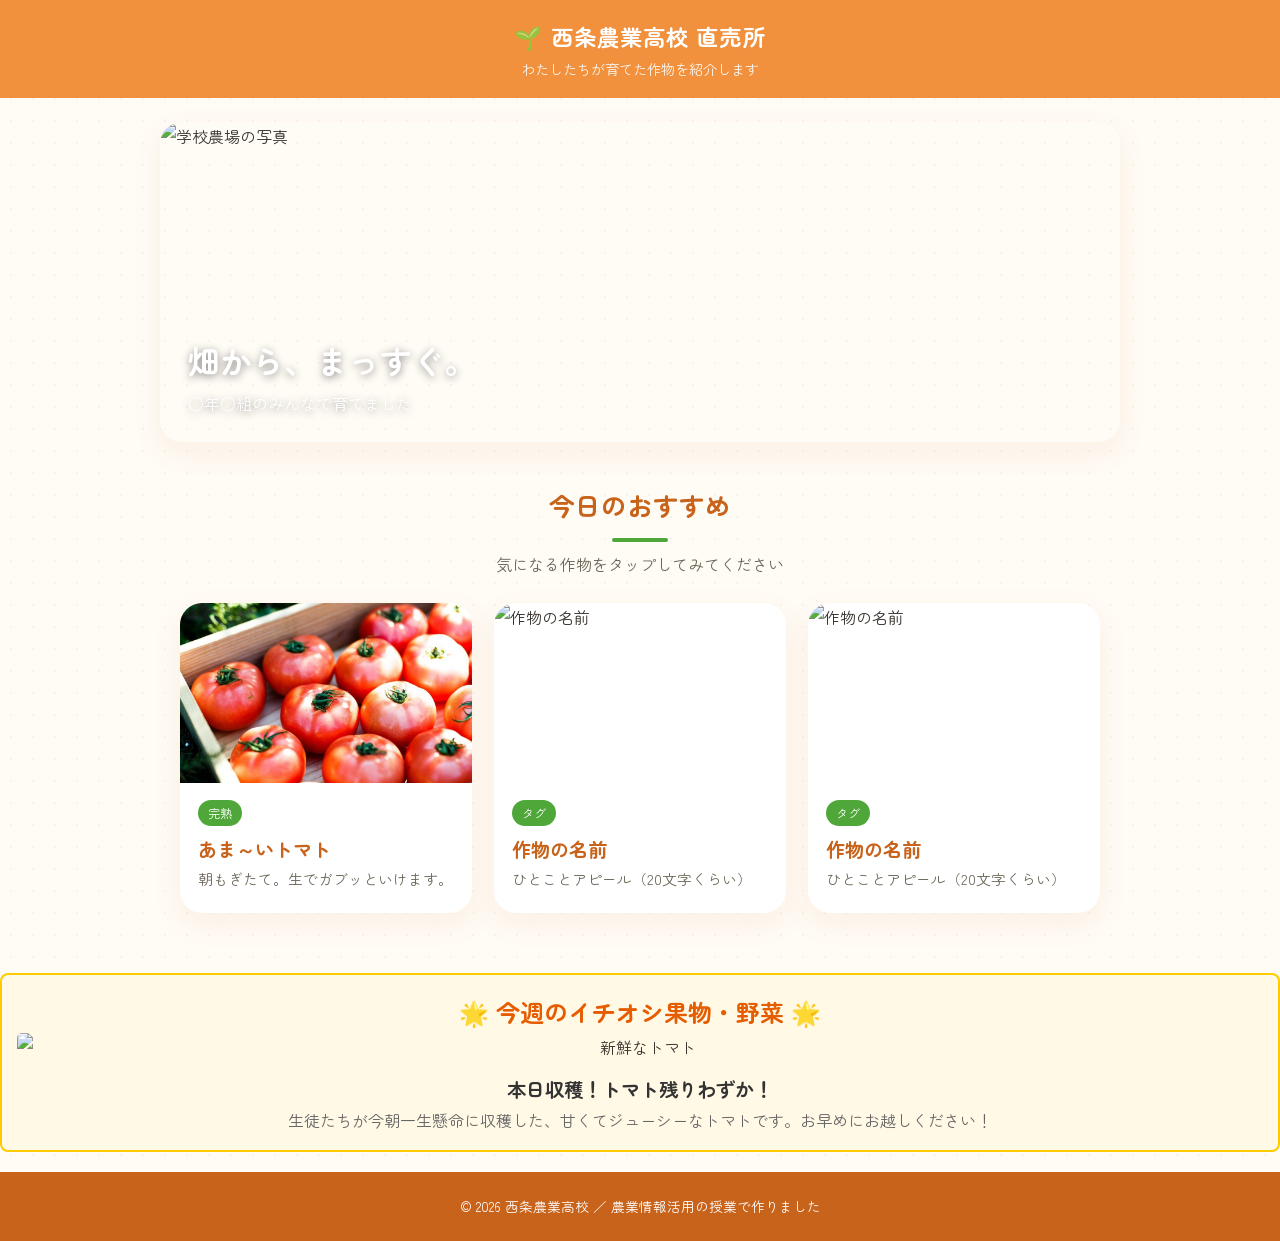
==== index.html @ 5990e413 "Update tomato image source in index.html" ====
<!DOCTYPE html>
<!-- =========================================================
     index.html  ―― サイトの入口（トップページ）
     👤 担当：構成リーダー（　　　　　　　　）さん

     このページは「お店の入口」です。
     ・上に大きな写真（ヒーロー）
     ・下に作物カードを並べる
     カードをクリックすると、各作物のページに移動します。
     新しい作物を追加するときは、下の <a class="card"> ... </a> を
     1つコピーして、リンク先・写真・名前を変えればOK。
     ========================================================= -->
<html lang="ja">
<head>
  <meta charset="UTF-8">
  <meta name="viewport" content="width=device-width, initial-scale=1.0">

  <!-- ✏️ ブラウザのタブに出る名前。学校・農場の名前に変えよう -->
  <title>西条農業高校 直売所サイト</title>

  <!-- 見た目を読み込む（さわらなくてOK） -->
  <link rel="stylesheet" href="style.css">
  <!-- フォント（さわらなくてOK） -->
  <link rel="preconnect" href="https://fonts.googleapis.com">
  <link rel="preconnect" href="https://fonts.gstatic.com" crossorigin>
  <link href="https://fonts.googleapis.com/css2?family=Zen+Maru+Gothic:wght@400;500;700&display=swap" rel="stylesheet">
</head>

<body>

  <!-- ▼ 上の帯（全ページ共通）✏️ 農場名を変えよう -->
  <header class="site-header">
    <div class="farm-name">🌱 西条農業高校 直売所</div>
    <div class="farm-sub">わたしたちが育てた作物を紹介します</div>
  </header>

  <!-- ▼ ヒーロー（一番上の大きな写真）✏️ images/hero.jpg を自分たちの写真に -->
  <section class="hero">
    <img src="images/hero.jpg" alt="学校農場の写真">
    <div class="hero-text">
      <h1>畑から、まっすぐ。</h1>
      <p>○年○組のみんなで育てました</p>
    </div>
  </section>

  <!-- ▼ ここから作物の一覧 -->
  <main class="container">
    <h2 class="section-title">今日のおすすめ</h2>
    <p class="lead">気になる作物をタップしてみてください</p>

    <div class="card-grid">

      <!-- ===== カード1：トマト（見本ページにリンク）===== -->
      <a class="card" href="tomato.html">
        <img src="images/野菜の授業.jpg" alt="トマト">
        <div class="card-body">
          <span class="tag">完熟</span>
          <h3>あま～いトマト</h3>
          <p>朝もぎたて。生でガブッといけます。</p>
        </div>
      </a>

      <!-- ===== カード2：あなたの作物（コピーして増やせる）===== -->
      <!-- ✏️ href を作ったページ名に、img を写真に、文章を自分の言葉に -->
      <a class="card" href="template-product.html">
        <img src="images/photo.jpg" alt="作物の名前">
        <div class="card-body">
          <span class="tag">タグ</span>
          <h3>作物の名前</h3>
          <p>ひとことアピール（20文字くらい）</p>
        </div>
      </a>

      <!-- ===== カード3：コピー用の見本（増やすときはこれを複製）===== -->
      <a class="card" href="template-product.html">
        <img src="images/photo.jpg" alt="作物の名前">
        <div class="card-body">
          <span class="tag">タグ</span>
          <h3>作物の名前</h3>
          <p>ひとことアピール（20文字くらい）</p>
        </div>
      </a>

    </div>
  </main>
<div style="background-color: #fff9e6; border: 2px solid #ffcc00; padding: 15px; border-radius: 8px; margin: 20px 0; text-align: center;">
    <h2 style="color: #e65c00; margin-top: 0;">🌟 今週のイチオシ果物・野菜 🌟</h2>
    
    <img src="tomato.jpg" alt="新鮮なトマト" style="max-width: 100%; height: auto; border-radius: 5px; max-height: 300px;">
    
    <p style="font-size: 1.2rem; font-weight: bold; color: #333; margin-top: 10px;">
        本日収穫！トマト残りわずか！
    </p>
    <p style="color: #666;">
        生徒たちが今朝一生懸命に収穫した、甘くてジューシーなトマトです。お早めにお越しください！
    </p>
</div>
  <!-- ▼ 下の帯（全ページ共通）✏️ 学校名・年などを入れよう -->
  <footer class="site-footer">
    © 2026 西条農業高校 ／ 農業情報活用の授業で作りました
  </footer>

</body>
</html>
---- style.css ----
/* =========================================================
   style.css  ―― サイト全体の見た目を決めるファイル
   👤 担当：デザイン担当（　　　　　　　　）さん

   このファイルを編集すると、サイト全体の色や形が変わります。
   まずは下の「テーマカラー」の色コードを変えてみよう。
   色コードは #RRGGBB の形。https://www.color-sample.com/ などで探せます。
   ========================================================= */

/* ▼ テーマカラー（ここを変えると全ページの色が一気に変わる）✏️ */
:root {
  --color-bg:        #fffbf5;  /* 背景（ほんのり温かみのある白） */
  --color-green:     #f2913d;  /* メインカラー（フレッシュなオレンジ） */
  --color-green-dark:#c8631c;  /* 濃い色（オレンジブラウン） */
  --color-accent:    #4fa73a;  /* アクセント（みずみずしい緑） */
  --color-ink:       #3a3530;  /* 文字の色（ローストブラウン） */
  --color-card:      #ffffff;  /* カードの背景（白） */
  --radius:          22px;     /* 💡ポップに見せるために角の丸みをアップ！ */
  --shadow:          0 10px 30px rgba(200, 99, 28, 0.08); /* 影 */
}

/* ▼ フォント（Google Fonts の Zen Maru Gothic を使用） */
* {
  margin: 0;
  padding: 0;
  box-sizing: border-box;
}

body {
  font-family: "Zen Maru Gothic", sans-serif;
  background-color: var(--color-bg);
  color: var(--color-ink);
  line-height: 1.8;
  /* 背景にうっすら模様（消してもOK） */
  background-image: radial-gradient(rgba(92,138,58,0.06) 1px, transparent 1px);
  background-size: 22px 22px;
}

img {
  max-width: 100%;
  display: block;
}

a {
  color: var(--color-green-dark);
}

/* =========================================================
   ヘッダー（全ページ共通の上の帯）
   ========================================================= */
.site-header {
  background-color: var(--color-green);
  color: #fff;
  padding: 16px 24px;
  text-align: center;
}

.site-header .farm-name {
  font-size: 1.4rem;
  font-weight: 700;
  letter-spacing: 0.05em;
}

.site-header .farm-sub {
  font-size: 0.9rem;
  opacity: 0.9;
}

/* 中身を中央にそろえる共通の箱 */
.container {
  max-width: 960px;
  margin: 0 auto;
  padding: 0 20px;
}

/* =========================================================
   トップページの「ヒーロー」（一番上の大きな写真）
   ========================================================= */
.hero {
  position: relative;
  margin: 24px auto;
  max-width: 960px;
  border-radius: var(--radius);
  overflow: hidden;
  box-shadow: var(--shadow);
}

.hero img {
  width: 100%;
  height: 320px;
  object-fit: cover;
}

.hero .hero-text {
  position: absolute;
  left: 28px;
  bottom: 24px;
  color: #fff;
  text-shadow: 0 2px 8px rgba(0, 0, 0, 0.45);
}

.hero .hero-text h1 {
  font-size: 2rem;
}

/* =========================================================
   セクションの見出し
   ========================================================= */
.section-title {
  text-align: center;
  color: var(--color-green-dark);
  font-size: 1.6rem;
  margin: 40px 0 8px;
}

.section-title::after {
  content: "";
  display: block;
  width: 56px;
  height: 4px;
  background: var(--color-accent);
  border-radius: 2px;
  margin: 10px auto 0;
}

.lead {
  text-align: center;
  color: #6b6657;
  margin-bottom: 24px;
}

/* =========================================================
   トップページの商品カード（クリックで各ページへ）
   ========================================================= */
.card-grid {
  display: grid;
  grid-template-columns: repeat(auto-fill, minmax(240px, 1fr));
  gap: 22px;
  margin: 20px 0 60px;
}

.card {
  background: var(--color-card);
  border-radius: var(--radius);
  overflow: hidden;
  box-shadow: var(--shadow);
  text-decoration: none;
  color: var(--color-ink);
  transition: transform 0.2s ease, box-shadow 0.2s ease;
  display: block;
}

.card:hover {
  transform: translateY(-6px);            /* マウスを乗せると少し浮く */
  box-shadow: 0 16px 36px rgba(63, 97, 40, 0.2);
}

.card img {
  width: 100%;
  height: 180px;
  object-fit: cover;
}

.card .card-body {
  padding: 14px 18px 20px;
}

.card .card-body h3 {
  color: var(--color-green-dark);
  font-size: 1.2rem;
}

.card .card-body p {
  font-size: 0.92rem;
  color: #6b6657;
}

.card .tag {
  display: inline-block;
  background: var(--color-accent);
  color: #fff;
  font-size: 0.75rem;
  padding: 2px 10px;
  border-radius: 999px;
  margin-bottom: 6px;
}

/* =========================================================
   商品ページ（tomato.html など 1作物のページ）
   ========================================================= */
.product {
  background: var(--color-card);
  max-width: 760px;
  margin: 30px auto 50px;
  border-radius: var(--radius);
  overflow: hidden;
  box-shadow: var(--shadow);
}

.product .product-photo {
  width: 100%;
  height: 360px;
  object-fit: cover;
}

.product .product-body {
  padding: 28px 30px 36px;
}

.product .catch {
  color: var(--color-accent);
  font-weight: 700;
  font-size: 1.1rem;
}

.product h1 {
  color: var(--color-green-dark);
  font-size: 2rem;
  margin: 4px 0 18px;
}

/* 「だれに / おすすめの食べ方」などの小見出し */
.product h2 {
  color: var(--color-green);
  font-size: 1.2rem;
  border-left: 6px solid var(--color-accent);
  padding-left: 12px;
  margin: 26px 0 8px;
}

.back-link {
  display: inline-block;
  margin: 0 0 30px 20px;
  color: var(--color-green-dark);
  text-decoration: none;
  font-weight: 500;
}

.back-link:hover {
  text-decoration: underline;
}

/* =========================================================
   フッター（全ページ共通の下の帯）
   ========================================================= */
.site-footer {
  background: var(--color-green-dark);
  color: #fff;
  text-align: center;
  padding: 22px;
  font-size: 0.85rem;
}

/* スマホ向けの調整 */
@media (max-width: 600px) {
  .hero img { height: 220px; }
  .hero .hero-text h1 { font-size: 1.4rem; }
  .product .product-photo { height: 240px; }
}
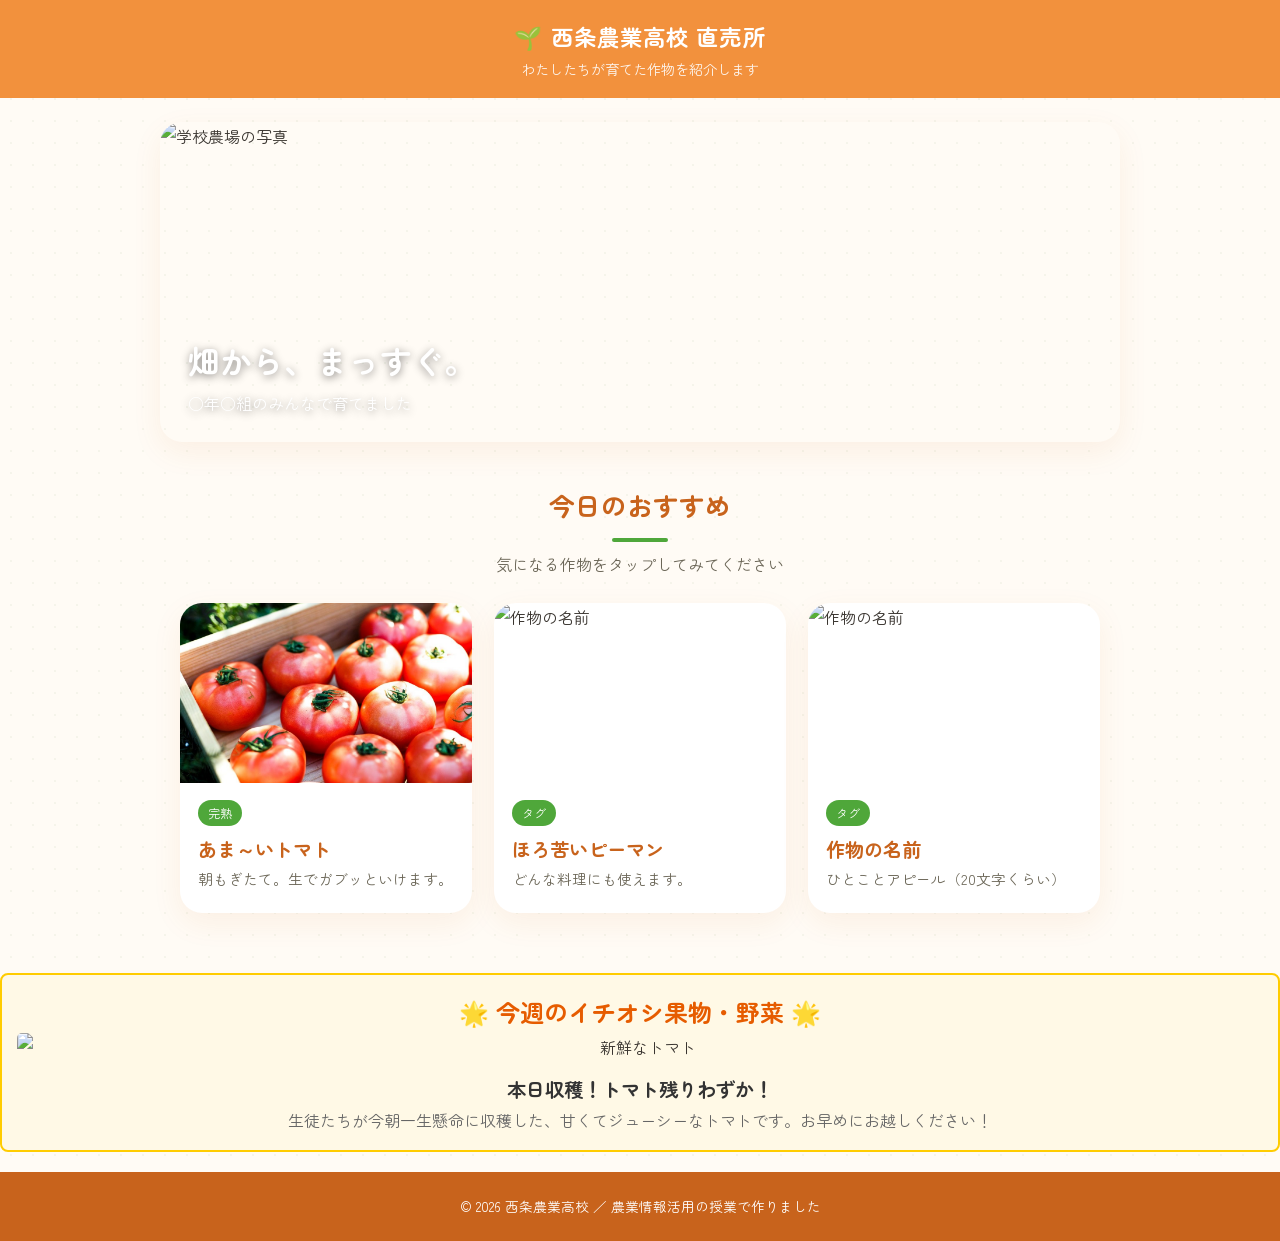
==== commit f4b047fb: "Update index.html" ====
--- a/index.html
+++ b/index.html
@@ -66,8 +66,8 @@
         <img src="images/photo.jpg" alt="作物の名前">
         <div class="card-body">
           <span class="tag">タグ</span>
-          <h3>作物の名前</h3>
-          <p>ひとことアピール（20文字くらい）</p>
+          <h3>ほろ苦いピーマン</h3>
+          <p>どんな料理にも使えます。</p>
         </div>
       </a>
 
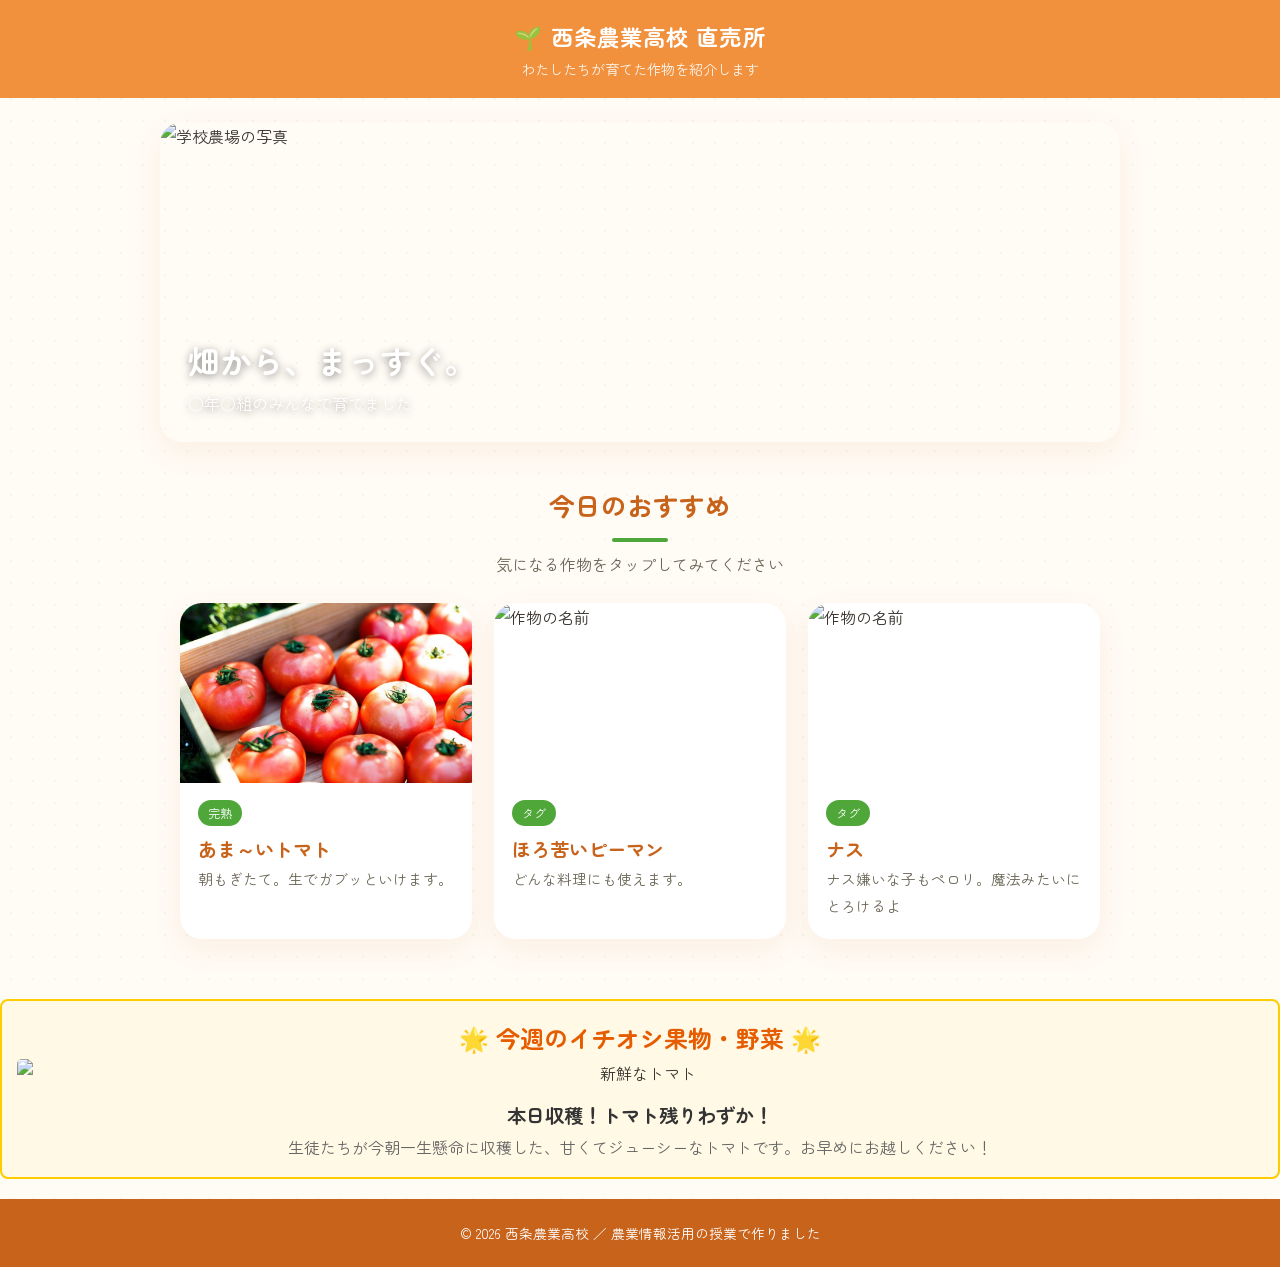
==== commit 6223cfa2: "Update index.html" ====
--- a/index.html
+++ b/index.html
@@ -76,8 +76,8 @@
         <img src="images/photo.jpg" alt="作物の名前">
         <div class="card-body">
           <span class="tag">タグ</span>
-          <h3>作物の名前</h3>
-          <p>ひとことアピール（20文字くらい）</p>
+          <h3>ナス</h3>
+          <p>ナス嫌いな子もペロリ。魔法みたいにとろけるよ</p>
         </div>
       </a>
 
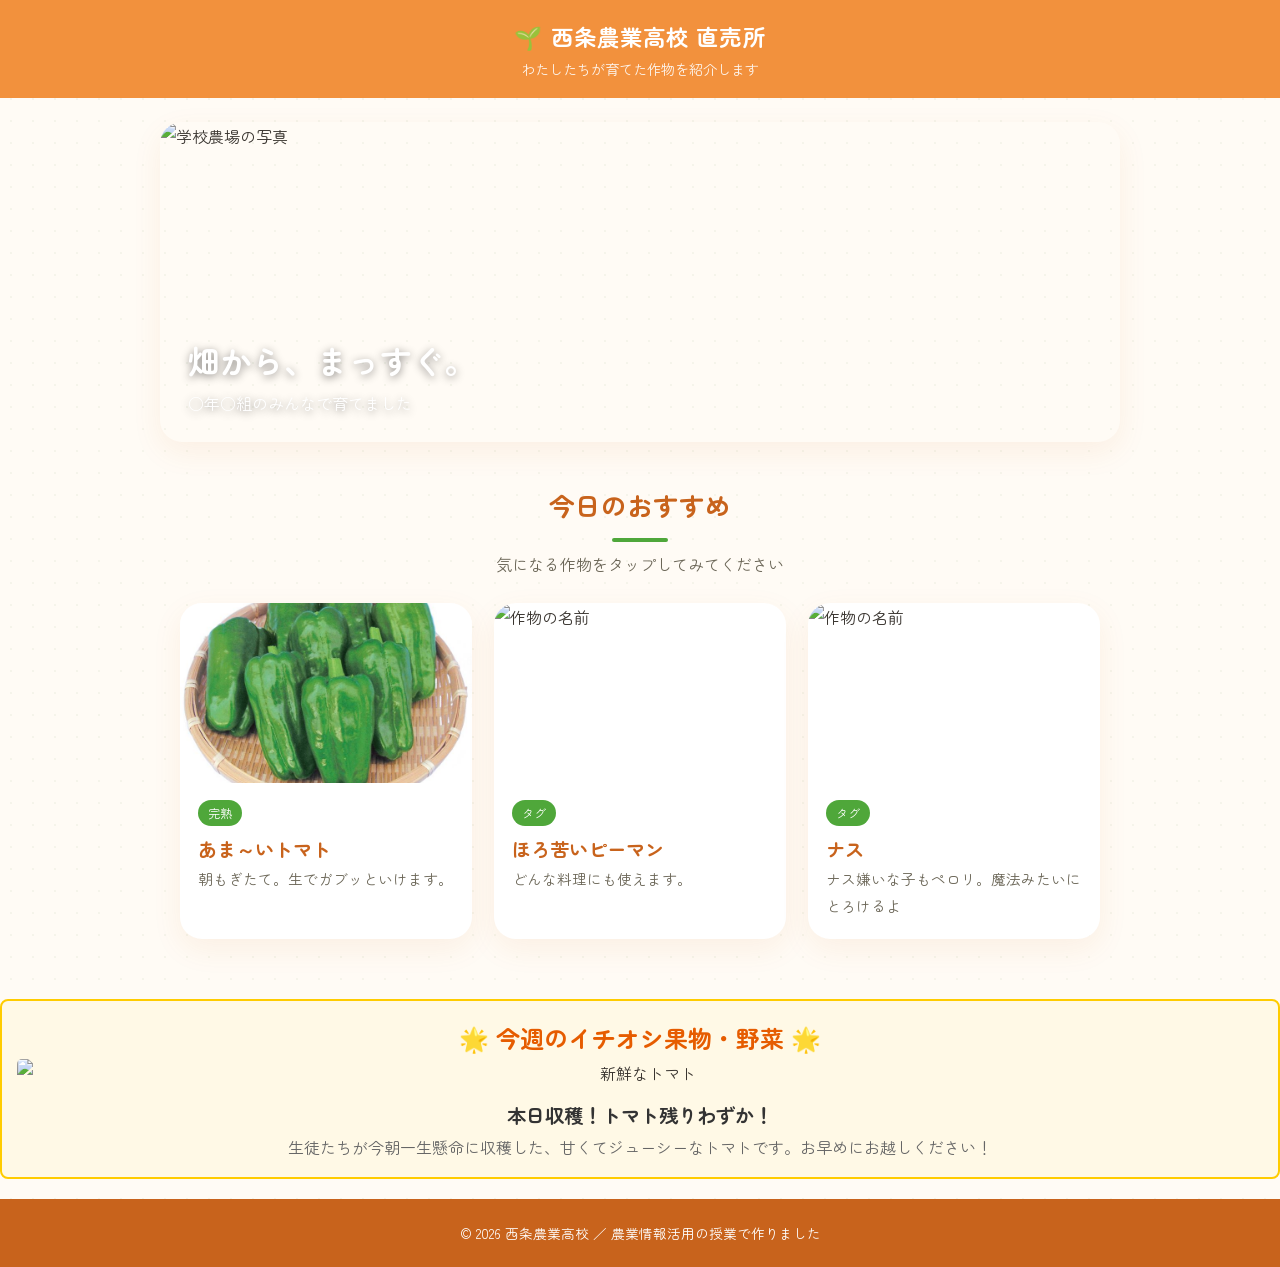
==== commit 09dac9fe: "Update index.html" ====
--- a/index.html
+++ b/index.html
@@ -63,7 +63,7 @@
       <!-- ===== カード2：あなたの作物（コピーして増やせる）===== -->
       <!-- ✏️ href を作ったページ名に、img を写真に、文章を自分の言葉に -->
       <a class="card" href="template-product.html">
-        <img src="images/photo.jpg" alt="作物の名前">
+        <img src="images/ピーマン.jpg" alt="作物の名前">
         <div class="card-body">
           <span class="tag">タグ</span>
           <h3>ほろ苦いピーマン</h3>
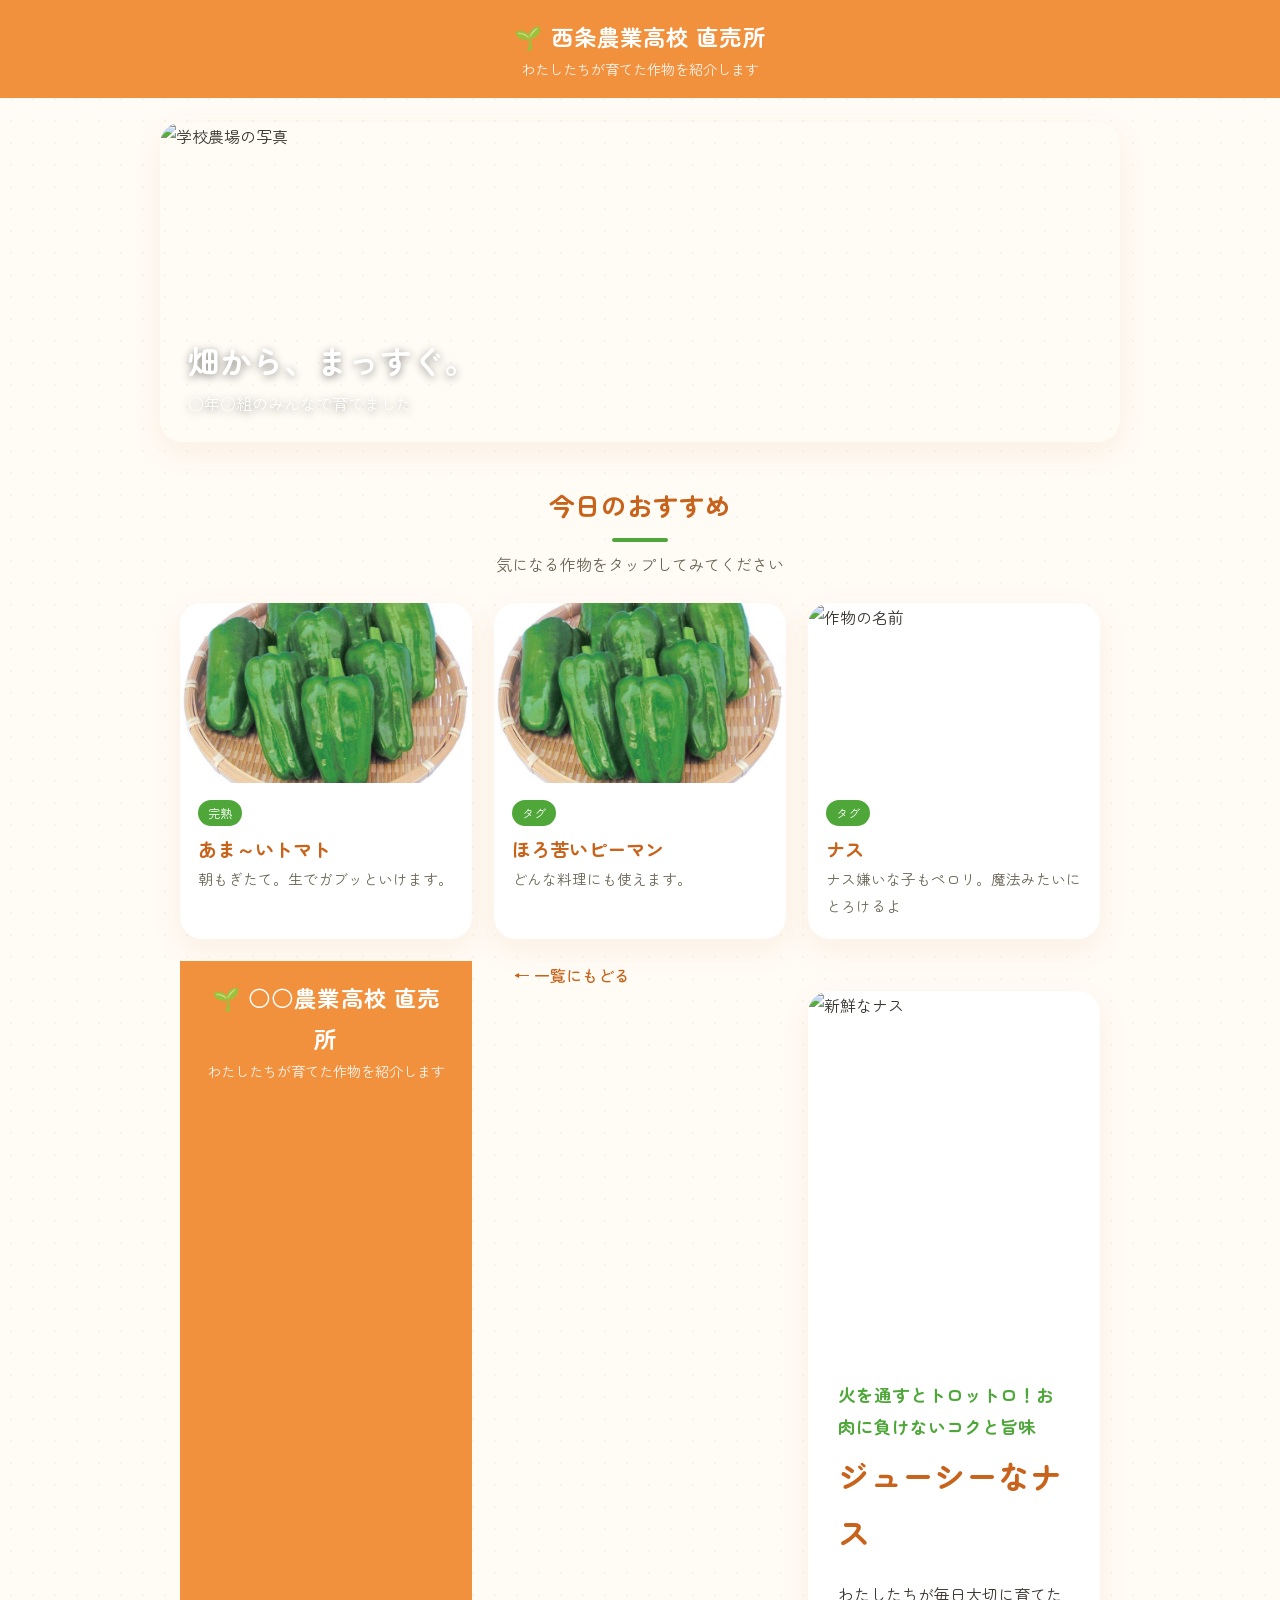
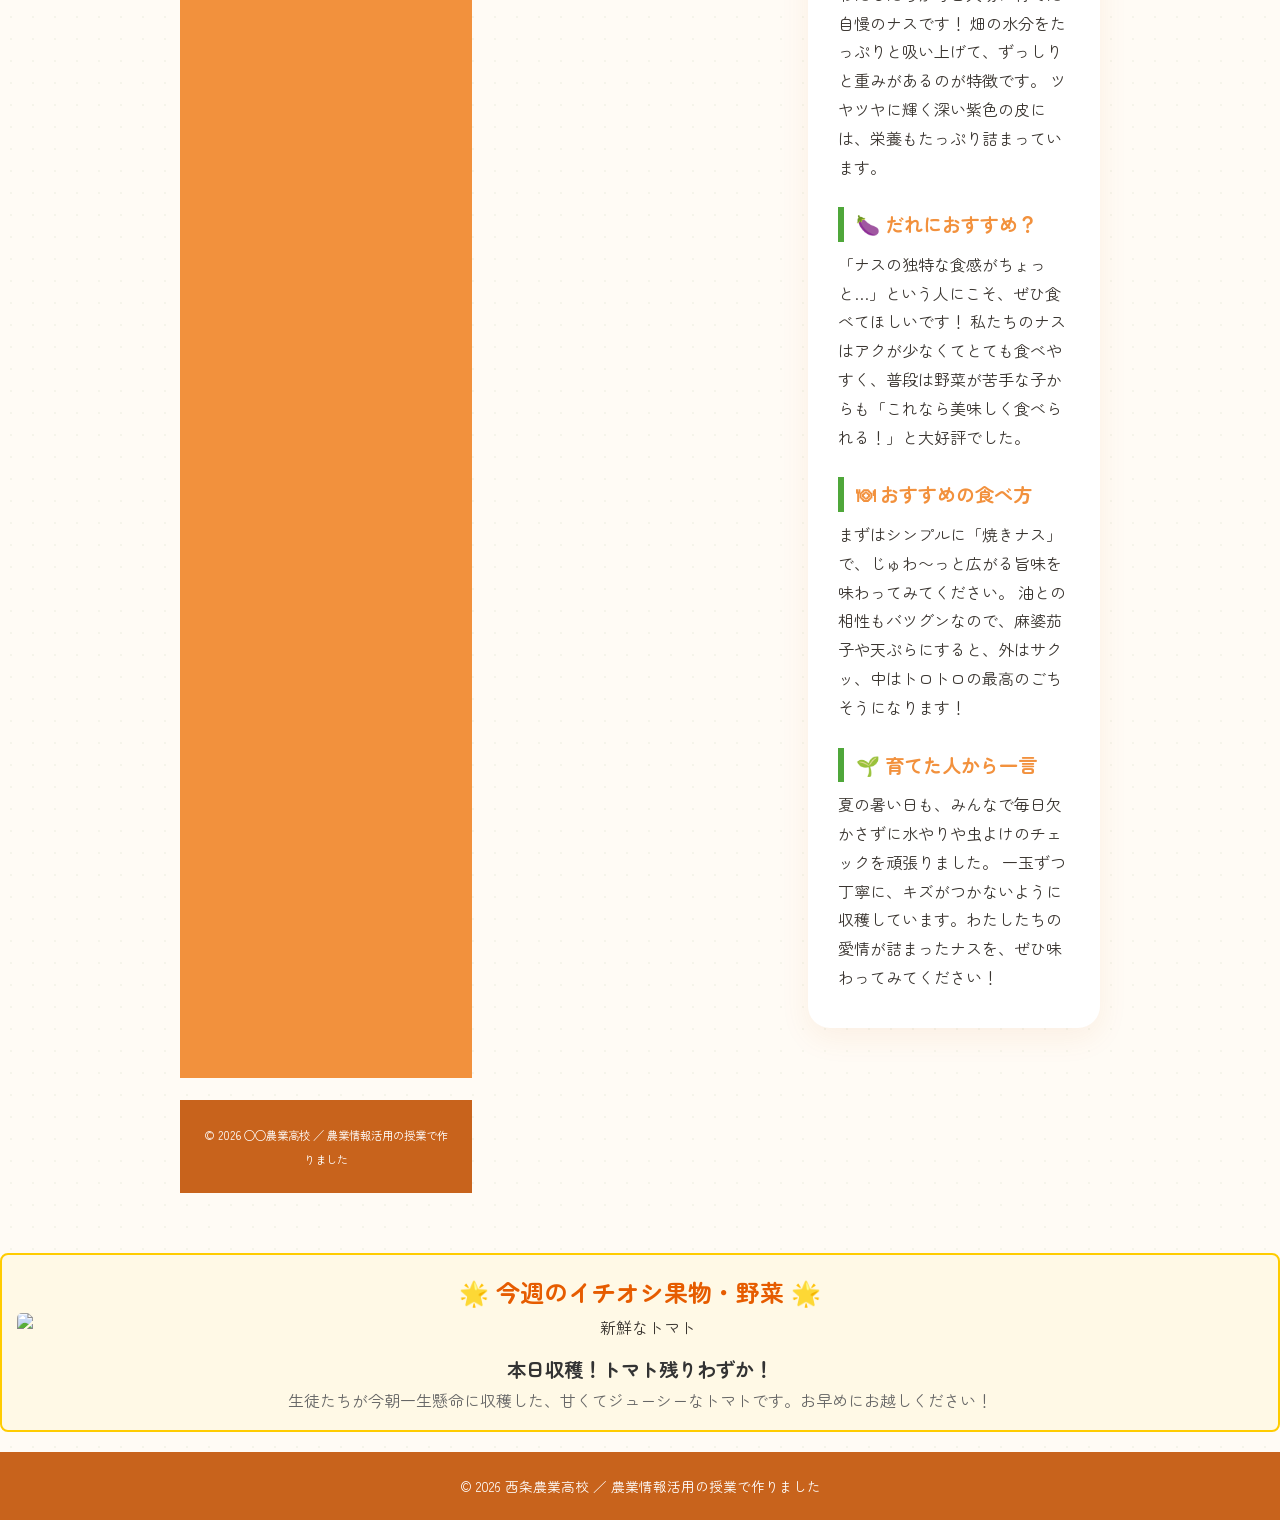
==== commit d7f3e72c: "Update index.html" ====
--- a/index.html
+++ b/index.html
@@ -80,7 +80,69 @@
           <p>ナス嫌いな子もペロリ。魔法みたいにとろけるよ</p>
         </div>
       </a>
+<!DOCTYPE html>
+<html lang="ja">
+<head>
+  <meta charset="UTF-8">
+  <meta name="viewport" content="width=device-width, initial-scale=1.0">
+  <title>ジューシーなナス ｜ ○○農業高校 直売所</title>
+  <link rel="stylesheet" href="style.css">
+  <link rel="preconnect" href="https://fonts.googleapis.com">
+  <link rel="preconnect" href="https://fonts.gstatic.com" crossorigin>
+  <link href="https://fonts.googleapis.com/css2?family=Zen+Maru+Gothic:wght@400;500;700&display=swap" rel="stylesheet">
+</head>
 
+<body>
+
+  <header class="site-header">
+    <div class="farm-name">🌱 ○○農業高校 直売所</div>
+    <div class="farm-sub">わたしたちが育てた作物を紹介します</div>
+  </header>
+
+  <nav class="page-nav">
+    <a class="back-link" href="index.html">← 一覧にもどる</a>
+  </nav>
+
+  <article class="product">
+    <img class="product-photo" src="images/nasu.jpg" alt="新鮮なナス">
+    <div class="product-body">
+
+      <p class="catch">火を通すとトロットロ！お肉に負けないコクと旨味</p>
+      <h1>ジューシーなナス</h1>
+
+      <p>
+        わたしたちが毎日大切に育てた自慢のナスです！
+        畑の水分をたっぷりと吸い上げて、ずっしりと重みがあるのが特徴です。
+        ツヤツヤに輝く深い紫色の皮には、栄養もたっぷり詰まっています。
+      </p>
+
+      <h2>🍆 だれにおすすめ？</h2>
+      <p>
+        「ナスの独特な食感がちょっと…」という人にこそ、ぜひ食べてほしいです！
+        私たちのナスはアクが少なくてとても食べやすく、普段は野菜が苦手な子からも「これなら美味しく食べられる！」と大好評でした。
+      </p>
+
+      <h2>🍽 おすすめの食べ方</h2>
+      <p>
+        まずはシンプルに「焼きナス」で、じゅわ〜っと広がる旨味を味わってみてください。
+        油との相性もバツグンなので、麻婆茄子や天ぷらにすると、外はサクッ、中はトロトロの最高のごちそうになります！
+      </p>
+
+      <h2>🌱 育てた人から一言</h2>
+      <p>
+        夏の暑い日も、みんなで毎日欠かさずに水やりや虫よけのチェックを頑張りました。
+        一玉ずつ丁寧に、キズがつかないように収穫しています。わたしたちの愛情が詰まったナスを、ぜひ味わってみてください！
+      </p>
+
+    </div>
+  </article>
+
+  <footer class="site-footer">
+    <small>© 2026 ○○農業高校 ／ 農業情報活用の授業で作りました</small>
+  </footer>
+
+</body>
+</html>
     </div>
   </main>
 <div style="background-color: #fff9e6; border: 2px solid #ffcc00; padding: 15px; border-radius: 8px; margin: 20px 0; text-align: center;">
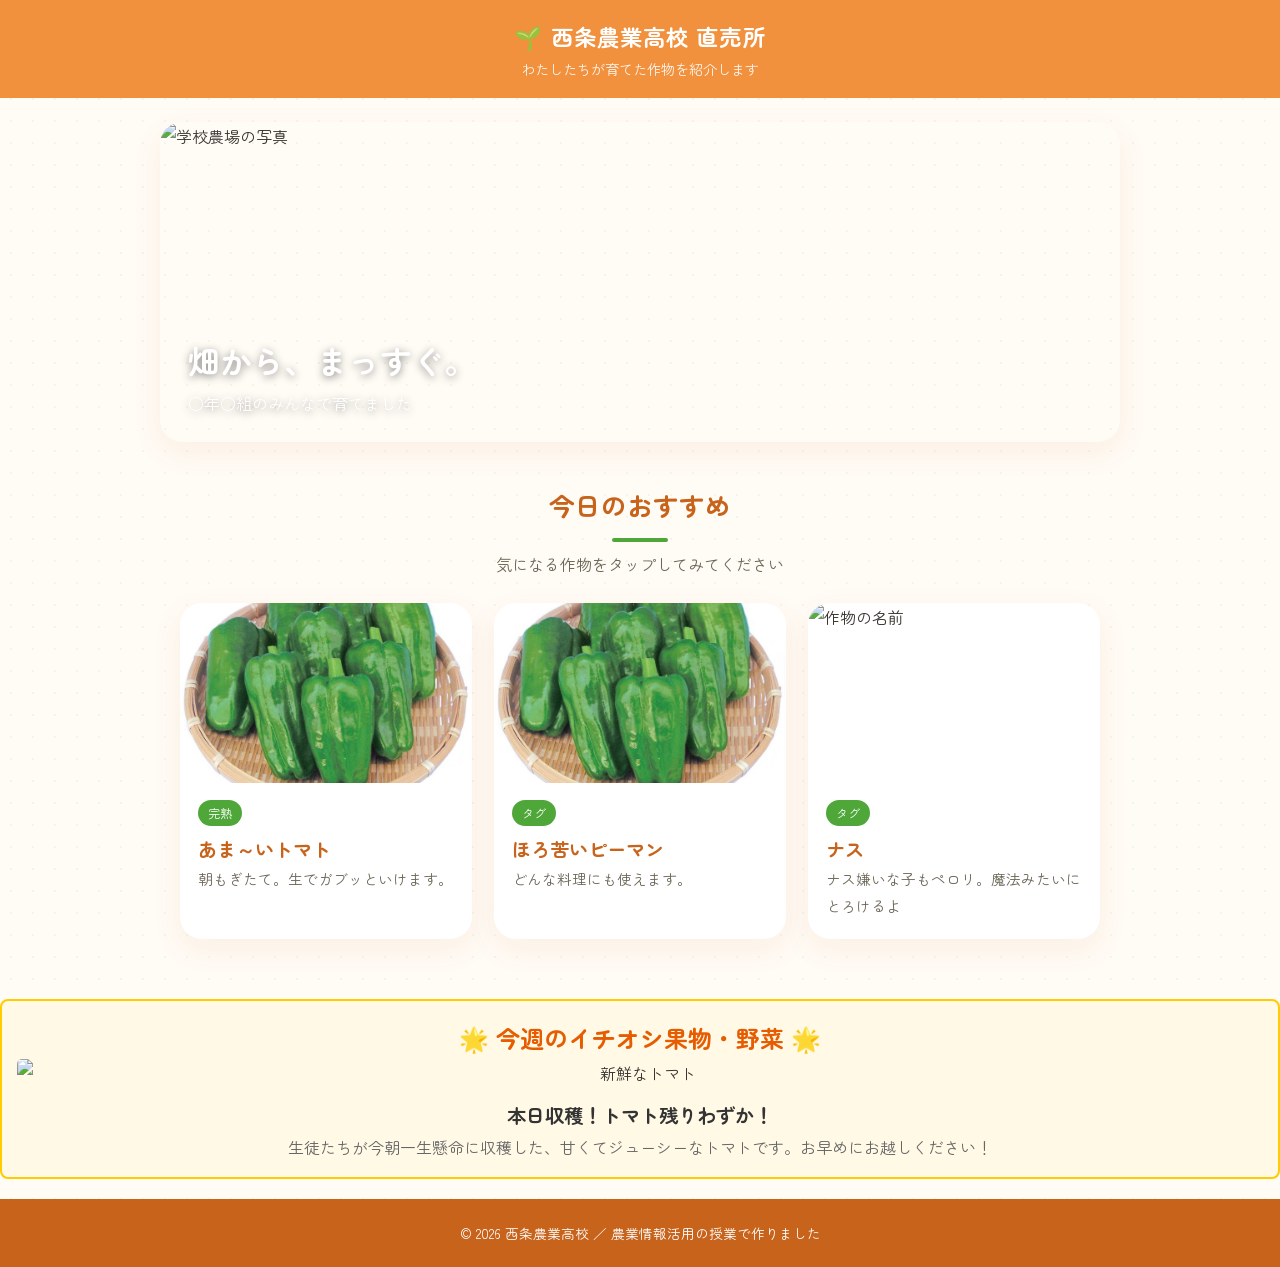
==== commit ea44c121: "Update index.html" ====
--- a/index.html
+++ b/index.html
@@ -80,65 +80,7 @@
           <p>ナス嫌いな子もペロリ。魔法みたいにとろけるよ</p>
         </div>
       </a>
-<!DOCTYPE html>
-<html lang="ja">
-<head>
-  <meta charset="UTF-8">
-  <meta name="viewport" content="width=device-width, initial-scale=1.0">
-  <title>ジューシーなナス ｜ ○○農業高校 直売所</title>
-  <link rel="stylesheet" href="style.css">
-  <link rel="preconnect" href="https://fonts.googleapis.com">
-  <link rel="preconnect" href="https://fonts.gstatic.com" crossorigin>
-  <link href="https://fonts.googleapis.com/css2?family=Zen+Maru+Gothic:wght@400;500;700&display=swap" rel="stylesheet">
-</head>
 
-<body>
-
-  <header class="site-header">
-    <div class="farm-name">🌱 ○○農業高校 直売所</div>
-    <div class="farm-sub">わたしたちが育てた作物を紹介します</div>
-  </header>
-
-  <nav class="page-nav">
-    <a class="back-link" href="index.html">← 一覧にもどる</a>
-  </nav>
-
-  <article class="product">
-    <img class="product-photo" src="images/nasu.jpg" alt="新鮮なナス">
-    <div class="product-body">
-
-      <p class="catch">火を通すとトロットロ！お肉に負けないコクと旨味</p>
-      <h1>ジューシーなナス</h1>
-
-      <p>
-        わたしたちが毎日大切に育てた自慢のナスです！
-        畑の水分をたっぷりと吸い上げて、ずっしりと重みがあるのが特徴です。
-        ツヤツヤに輝く深い紫色の皮には、栄養もたっぷり詰まっています。
-      </p>
-
-      <h2>🍆 だれにおすすめ？</h2>
-      <p>
-        「ナスの独特な食感がちょっと…」という人にこそ、ぜひ食べてほしいです！
-        私たちのナスはアクが少なくてとても食べやすく、普段は野菜が苦手な子からも「これなら美味しく食べられる！」と大好評でした。
-      </p>
-
-      <h2>🍽 おすすめの食べ方</h2>
-      <p>
-        まずはシンプルに「焼きナス」で、じゅわ〜っと広がる旨味を味わってみてください。
-        油との相性もバツグンなので、麻婆茄子や天ぷらにすると、外はサクッ、中はトロトロの最高のごちそうになります！
-      </p>
-
-      <h2>🌱 育てた人から一言</h2>
-      <p>
-        夏の暑い日も、みんなで毎日欠かさずに水やりや虫よけのチェックを頑張りました。
-        一玉ずつ丁寧に、キズがつかないように収穫しています。わたしたちの愛情が詰まったナスを、ぜひ味わってみてください！
-      </p>
-
-    </div>
-  </article>
-
-  <footer class="site-footer">
-    <small>© 2026 ○○農業高校 ／ 農業情報活用の授業で作りました</small>
   </footer>
 
 </body>
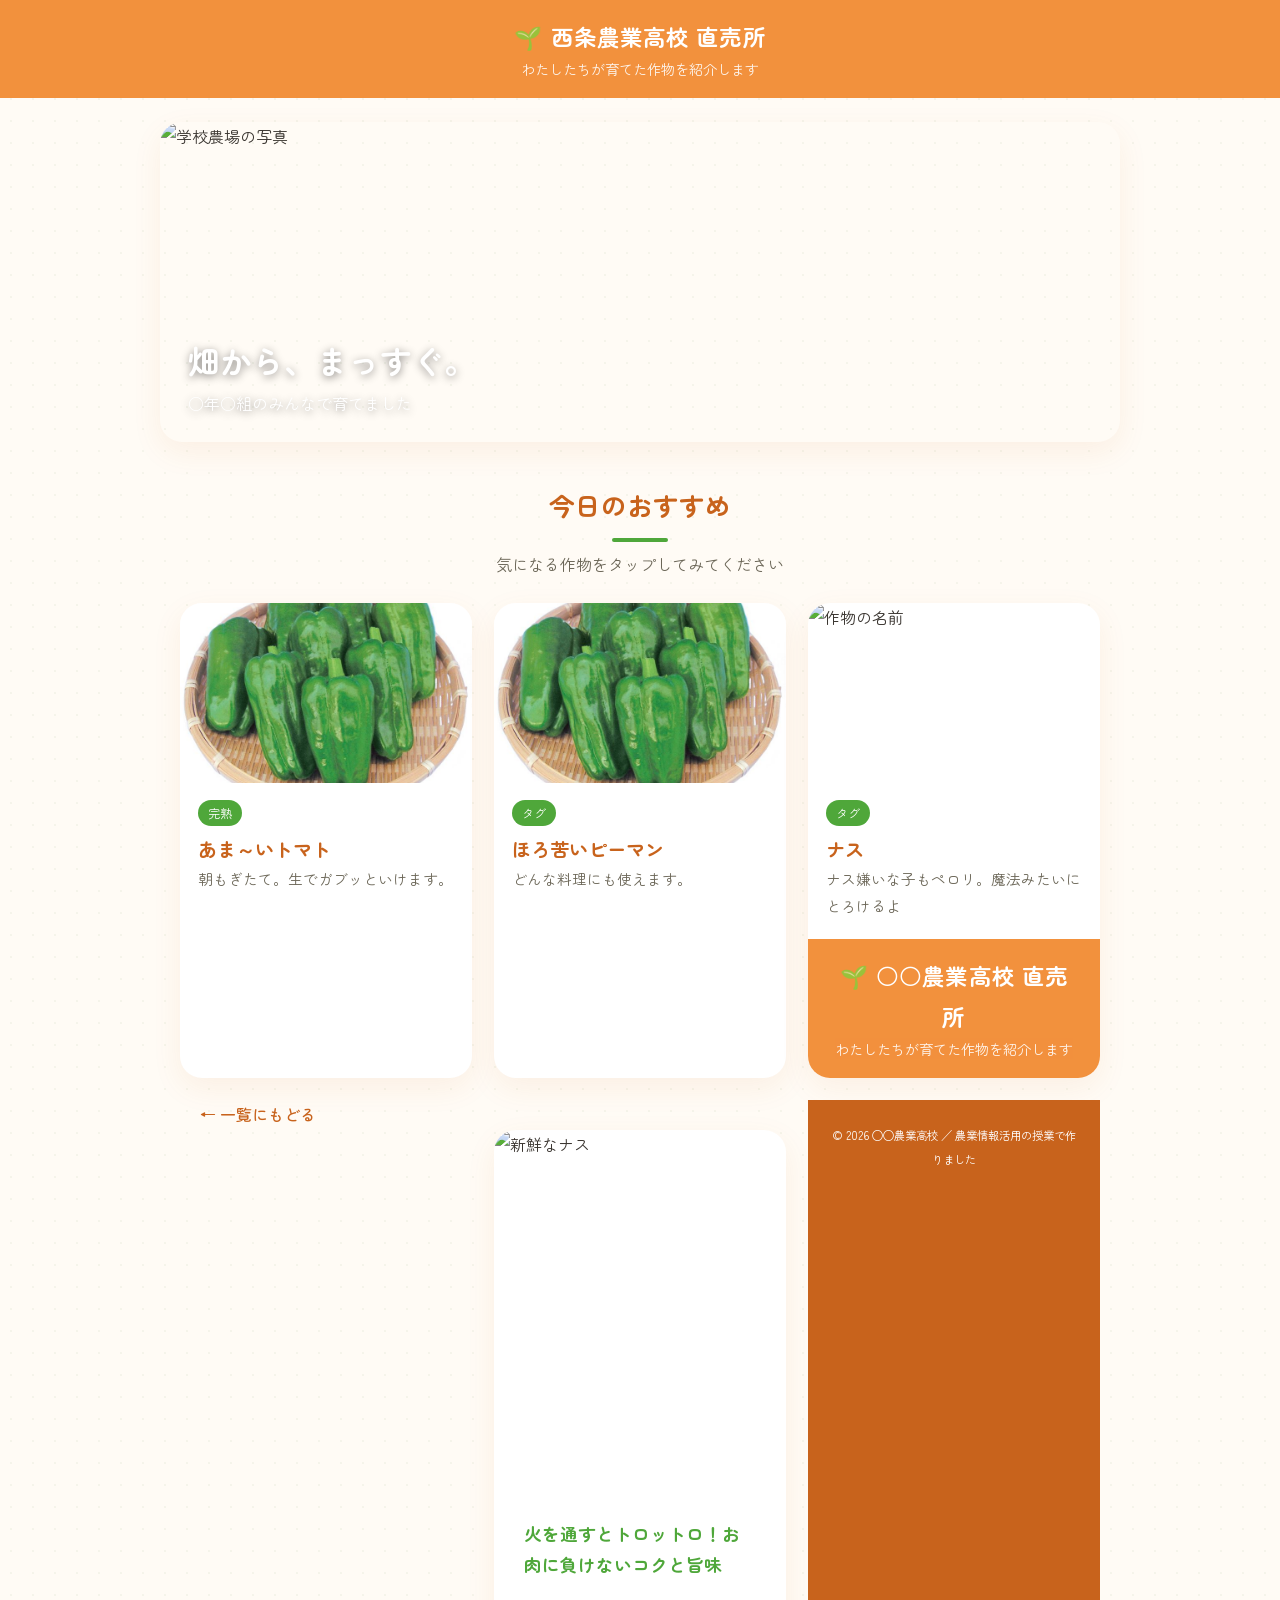
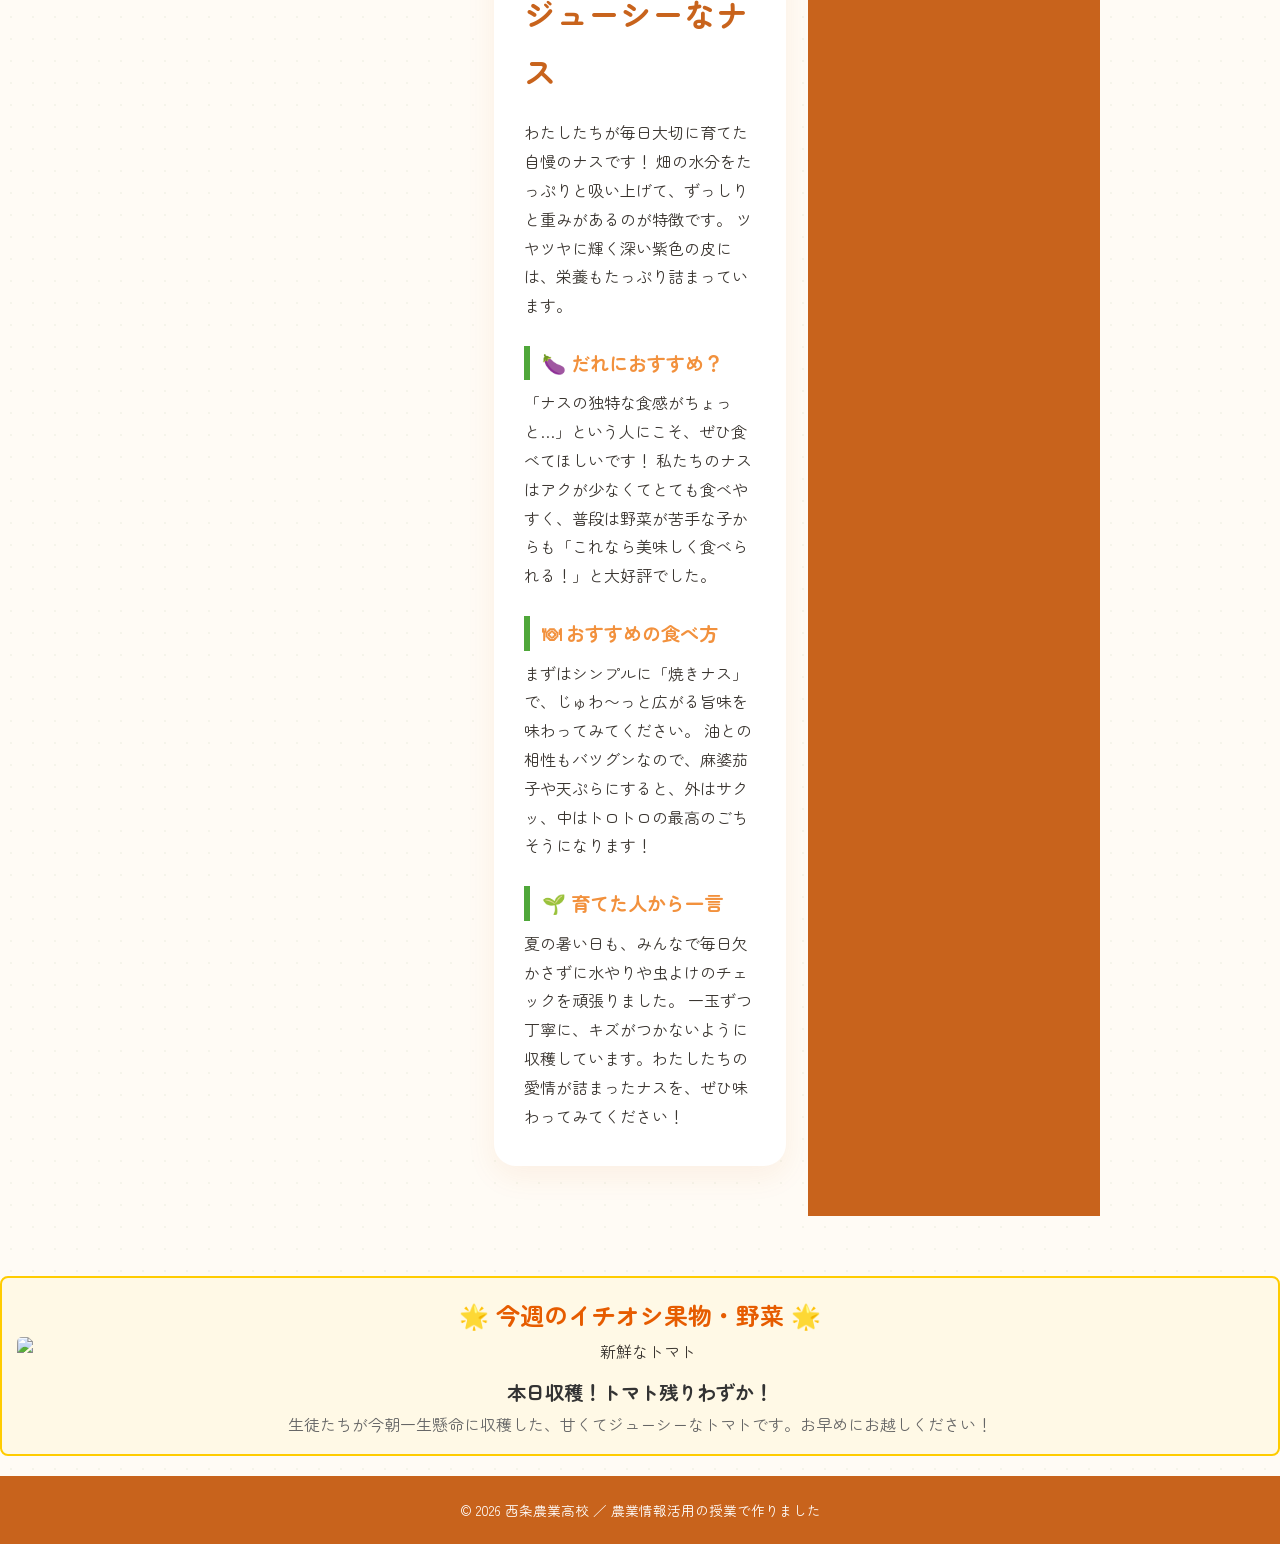
==== commit 3b196f80: "Update index.html" ====
--- a/index.html
+++ b/index.html
@@ -79,6 +79,69 @@
           <h3>ナス</h3>
           <p>ナス嫌いな子もペロリ。魔法みたいにとろけるよ</p>
         </div>
+           <!DOCTYPE html>
+<html lang="ja">
+<head>
+  <meta charset="UTF-8">
+  <meta name="viewport" content="width=device-width, initial-scale=1.0">
+  <title>ジューシーなナス ｜ ○○農業高校 直売所</title>
+  <link rel="stylesheet" href="style.css">
+  <link rel="preconnect" href="https://fonts.googleapis.com">
+  <link rel="preconnect" href="https://fonts.gstatic.com" crossorigin>
+  <link href="https://fonts.googleapis.com/css2?family=Zen+Maru+Gothic:wght@400;500;700&display=swap" rel="stylesheet">
+</head>
+
+<body>
+
+  <header class="site-header">
+    <div class="farm-name">🌱 ○○農業高校 直売所</div>
+    <div class="farm-sub">わたしたちが育てた作物を紹介します</div>
+  </header>
+
+  <nav class="page-nav">
+    <a class="back-link" href="index.html">← 一覧にもどる</a>
+  </nav>
+
+  <article class="product">
+    <img class="product-photo" src="images/nasu.jpg" alt="新鮮なナス">
+    <div class="product-body">
+
+      <p class="catch">火を通すとトロットロ！お肉に負けないコクと旨味</p>
+      <h1>ジューシーなナス</h1>
+
+      <p>
+        わたしたちが毎日大切に育てた自慢のナスです！
+        畑の水分をたっぷりと吸い上げて、ずっしりと重みがあるのが特徴です。
+        ツヤツヤに輝く深い紫色の皮には、栄養もたっぷり詰まっています。
+      </p>
+
+      <h2>🍆 だれにおすすめ？</h2>
+      <p>
+        「ナスの独特な食感がちょっと…」という人にこそ、ぜひ食べてほしいです！
+        私たちのナスはアクが少なくてとても食べやすく、普段は野菜が苦手な子からも「これなら美味しく食べられる！」と大好評でした。
+      </p>
+
+      <h2>🍽 おすすめの食べ方</h2>
+      <p>
+        まずはシンプルに「焼きナス」で、じゅわ〜っと広がる旨味を味わってみてください。
+        油との相性もバツグンなので、麻婆茄子や天ぷらにすると、外はサクッ、中はトロトロの最高のごちそうになります！
+      </p>
+
+      <h2>🌱 育てた人から一言</h2>
+      <p>
+        夏の暑い日も、みんなで毎日欠かさずに水やりや虫よけのチェックを頑張りました。
+        一玉ずつ丁寧に、キズがつかないように収穫しています。わたしたちの愛情が詰まったナスを、ぜひ味わってみてください！
+      </p>
+
+    </div>
+  </article>
+
+  <footer class="site-footer">
+    <small>© 2026 ○○農業高校 ／ 農業情報活用の授業で作りました</small>
+  </footer>
+
+</body>
+</html>
       </a>
 
   </footer>
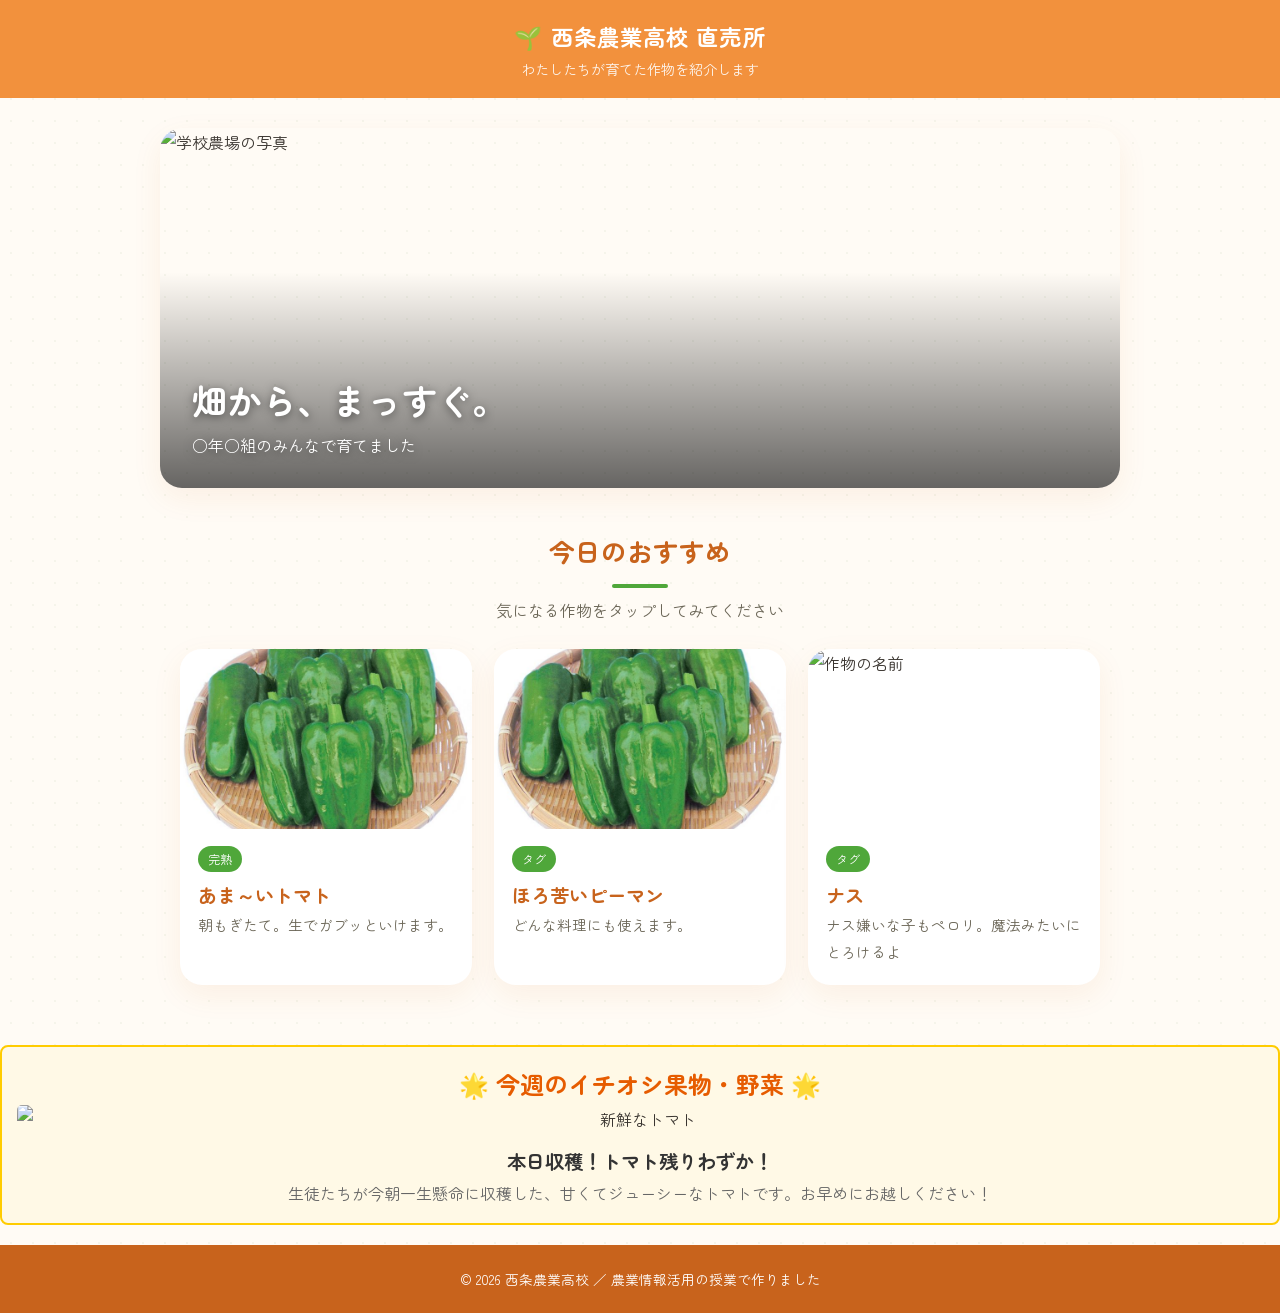
==== commit 9227612c: "Update index.html" ====
--- a/index.html
+++ b/index.html
@@ -79,69 +79,7 @@
           <h3>ナス</h3>
           <p>ナス嫌いな子もペロリ。魔法みたいにとろけるよ</p>
         </div>
-           <!DOCTYPE html>
-<html lang="ja">
-<head>
-  <meta charset="UTF-8">
-  <meta name="viewport" content="width=device-width, initial-scale=1.0">
-  <title>ジューシーなナス ｜ ○○農業高校 直売所</title>
-  <link rel="stylesheet" href="style.css">
-  <link rel="preconnect" href="https://fonts.googleapis.com">
-  <link rel="preconnect" href="https://fonts.gstatic.com" crossorigin>
-  <link href="https://fonts.googleapis.com/css2?family=Zen+Maru+Gothic:wght@400;500;700&display=swap" rel="stylesheet">
-</head>
-
-<body>
-
-  <header class="site-header">
-    <div class="farm-name">🌱 ○○農業高校 直売所</div>
-    <div class="farm-sub">わたしたちが育てた作物を紹介します</div>
-  </header>
-
-  <nav class="page-nav">
-    <a class="back-link" href="index.html">← 一覧にもどる</a>
-  </nav>
-
-  <article class="product">
-    <img class="product-photo" src="images/nasu.jpg" alt="新鮮なナス">
-    <div class="product-body">
-
-      <p class="catch">火を通すとトロットロ！お肉に負けないコクと旨味</p>
-      <h1>ジューシーなナス</h1>
-
-      <p>
-        わたしたちが毎日大切に育てた自慢のナスです！
-        畑の水分をたっぷりと吸い上げて、ずっしりと重みがあるのが特徴です。
-        ツヤツヤに輝く深い紫色の皮には、栄養もたっぷり詰まっています。
-      </p>
-
-      <h2>🍆 だれにおすすめ？</h2>
-      <p>
-        「ナスの独特な食感がちょっと…」という人にこそ、ぜひ食べてほしいです！
-        私たちのナスはアクが少なくてとても食べやすく、普段は野菜が苦手な子からも「これなら美味しく食べられる！」と大好評でした。
-      </p>
-
-      <h2>🍽 おすすめの食べ方</h2>
-      <p>
-        まずはシンプルに「焼きナス」で、じゅわ〜っと広がる旨味を味わってみてください。
-        油との相性もバツグンなので、麻婆茄子や天ぷらにすると、外はサクッ、中はトロトロの最高のごちそうになります！
-      </p>
-
-      <h2>🌱 育てた人から一言</h2>
-      <p>
-        夏の暑い日も、みんなで毎日欠かさずに水やりや虫よけのチェックを頑張りました。
-        一玉ずつ丁寧に、キズがつかないように収穫しています。わたしたちの愛情が詰まったナスを、ぜひ味わってみてください！
-      </p>
-
-    </div>
-  </article>
-
-  <footer class="site-footer">
-    <small>© 2026 ○○農業高校 ／ 農業情報活用の授業で作りました</small>
-  </footer>
-
-</body>
-</html>
+          
       </a>
 
   </footer>
--- a/style.css
+++ b/style.css
@@ -76,33 +76,43 @@
 /* =========================================================
    トップページの「ヒーロー」（一番上の大きな写真）
    ========================================================= */
+
 .hero {
   position: relative;
-  margin: 24px auto;
+  margin: 30px auto; /* 上下のすき間を少し広げてスッキリ */
   max-width: 960px;
   border-radius: var(--radius);
   overflow: hidden;
   box-shadow: var(--shadow);
 }
 
+/* 💡写真の下側にじわっと影を敷いて、白い文字を激変するほど読みやすくする仕掛け */
+.hero::after {
+  content: "";
+  position: absolute;
+  top: 0; left: 0; width: 100%; height: 100%;
+  background: linear-gradient(transparent 40%, rgba(0, 0, 0, 0.6));
+}
+
 .hero img {
   width: 100%;
-  height: 320px;
+  height: 360px; /* 大地の写真が大迫力で見えるように、高さを少しアップ！ */
   object-fit: cover;
 }
 
 .hero .hero-text {
   position: absolute;
-  left: 28px;
-  bottom: 24px;
-  color: #fff;
-  text-shadow: 0 2px 8px rgba(0, 0, 0, 0.45);
+  left: 32px;
+  bottom: 28px;
+  color: #fff;
+  text-shadow: 0 2px 10px rgba(0, 0, 0, 0.5);
+  z-index: 1; /* 影よりも上に文字を表示するおまじない */
 }
 
 .hero .hero-text h1 {
-  font-size: 2rem;
-}
-
+  font-size: 2.2rem;
+  font-weight: 700;
+}
 /* =========================================================
    セクションの見出し
    ========================================================= */
